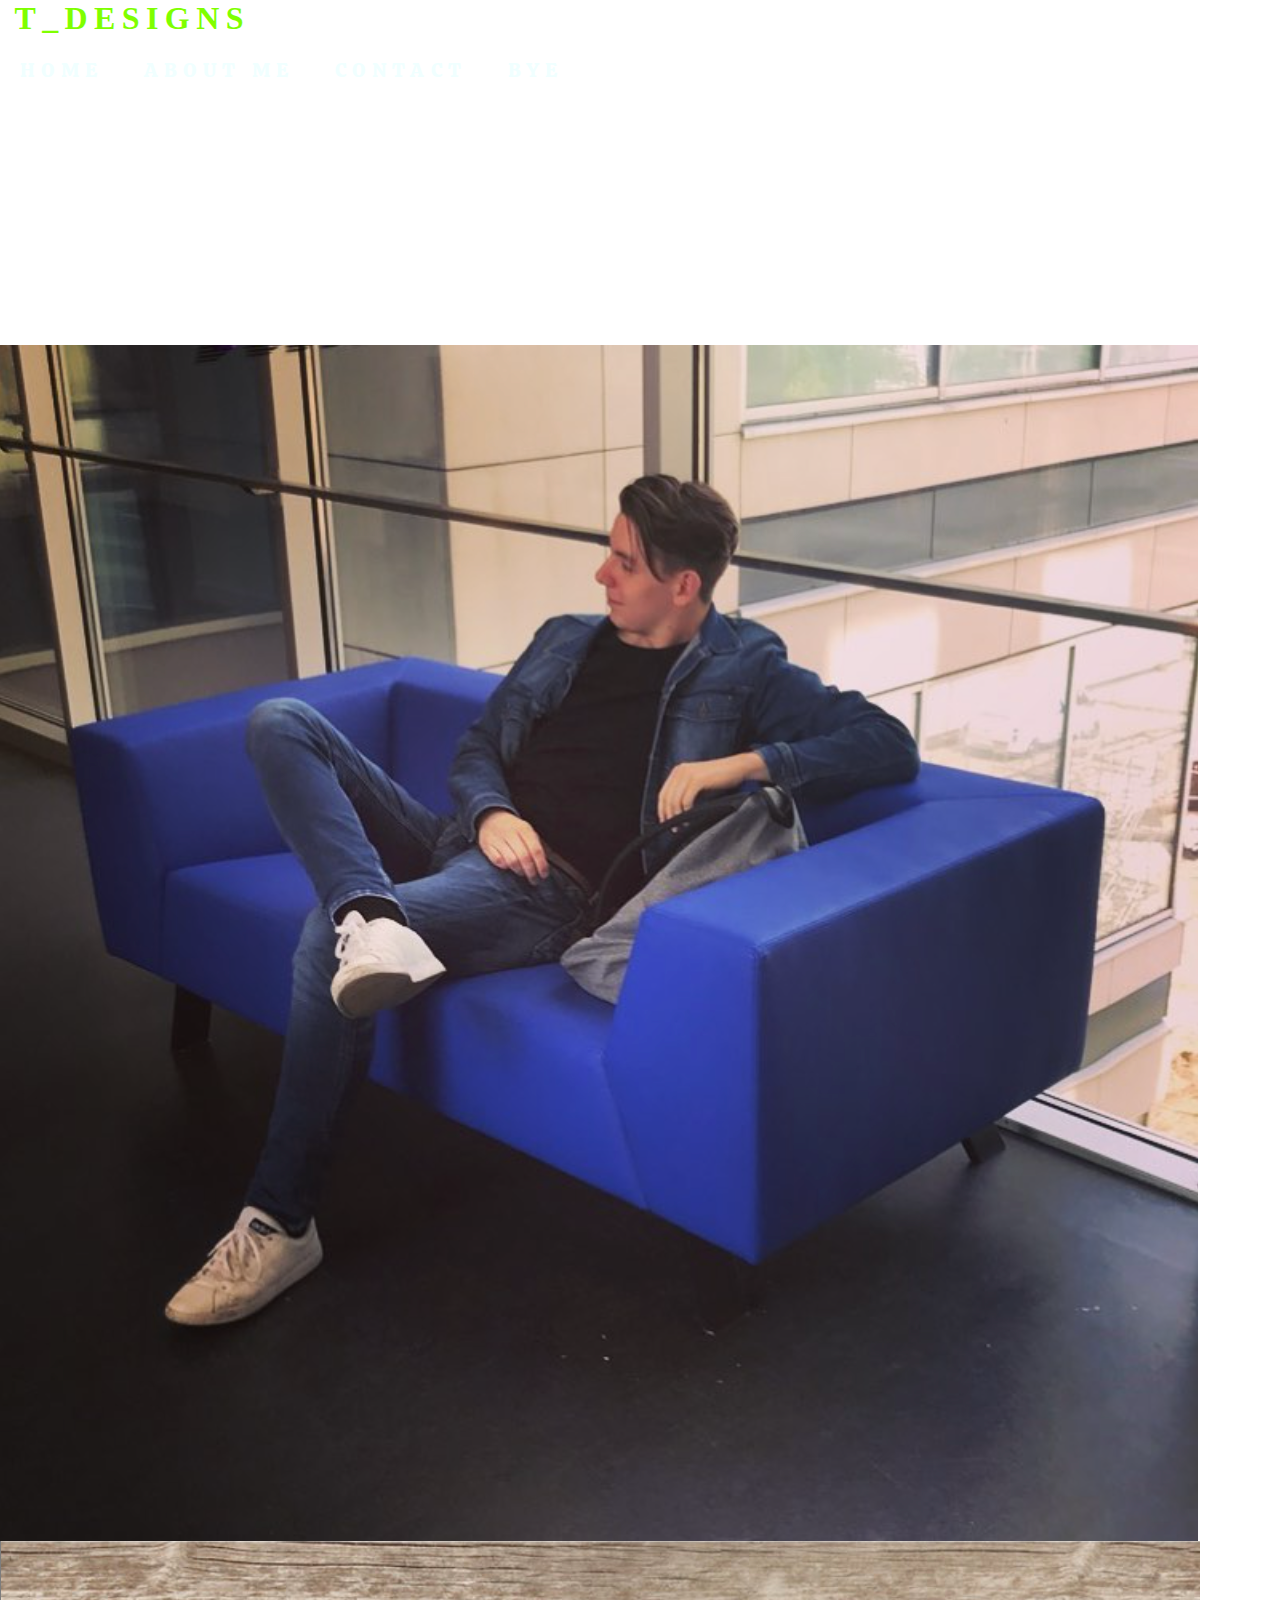
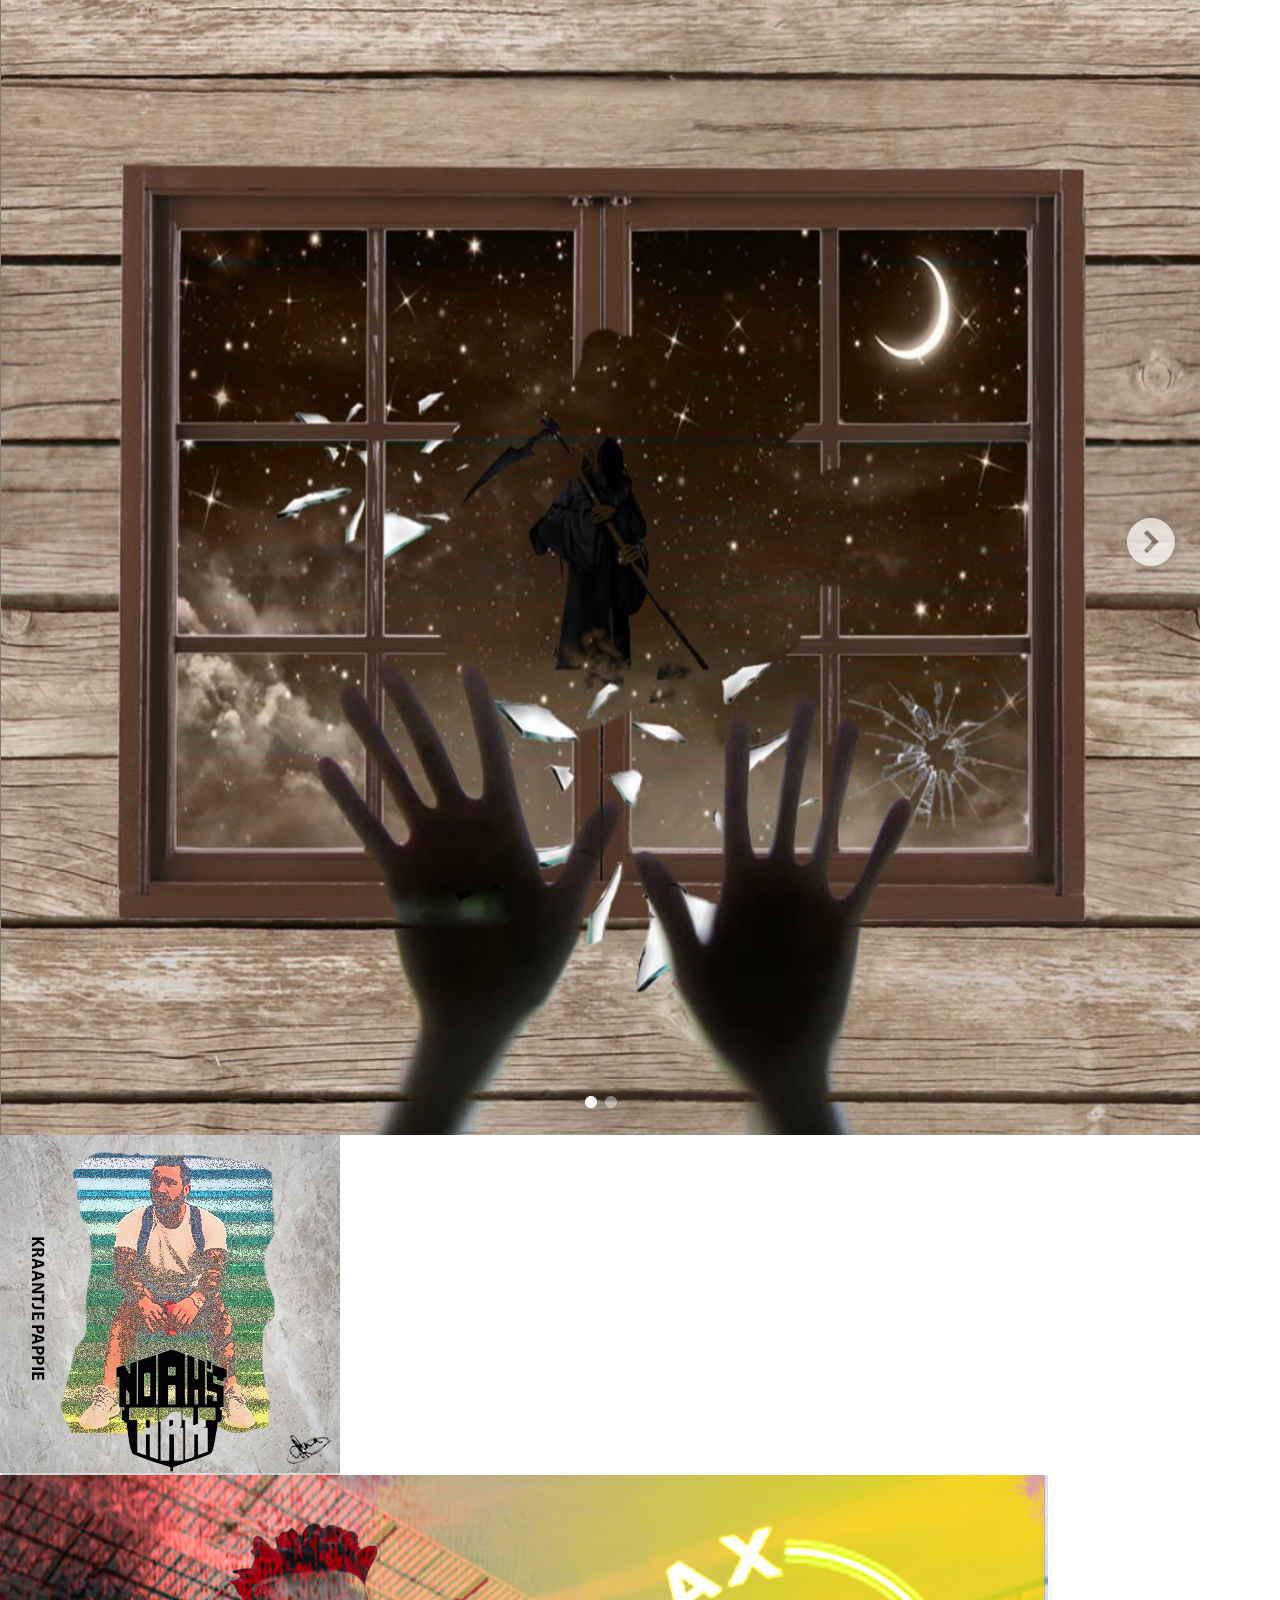
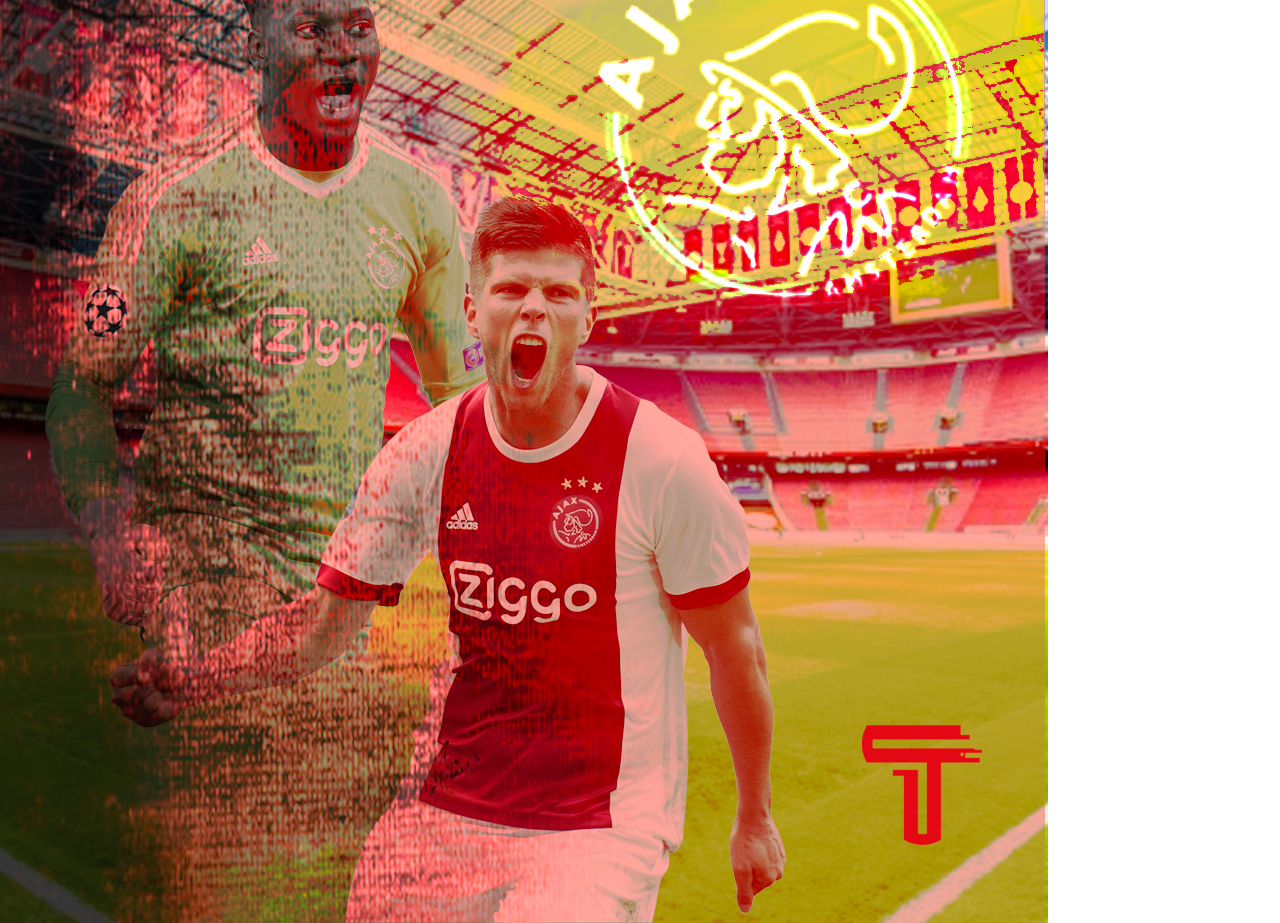
==== index.html @ e27e6ee5 "Add files via upload" ====
<!DOCTYPE html>
<html lang="en">

<head>
    <meta charset="UTF-8">
    <meta name="viewport" content="width=device-width, initial-scale=1">
    <title>TIM</title>
    <link rel="stylesheet" href="style.css">
    <link href="https://fonts.googleapis.com/css?family=Calistoga&display=swap" rel="stylesheet">

</head>

<body>
    <header>
        <div class="flex">
            <nav>
                <h1 class="logo"> <a href="index.html">T_designs</a>

                </h1>
                <ul class="navigatie">

                    <li> <a href="index.html">Home</a></li>
                    <li> <a href="Aboutme.html">About me</a></li>
                    <li> <a href="Contact.html">Contact</a></li>
                    <li> <a href="Bye.html">Bye</a></li>

                </ul>

            </nav>
        </div>
    </header>
    <main>
        <p>
            Op deze site vind je van alles over wie ik ben en wat ik doe. Vragen? ga naar <a class="linkje" href="Contact.html">contact!</a> 
        </p>
            <div class="gallerij">
            <img src="img/Schermafbeelding%202019-11-26%20om%2010.44.11.png" alt="">
            <img src="img/Schermafbeelding%202019-11-27%20om%2012.42.41.png" alt="">
            <img src="img/kraantje%20pappie%20design.jpg" alt="">
            <img src="img/ajax%20psd.jpg" alt="">
        </div>

        
    </main>
</body>

</html>
---- style.css ----
/* navigatie */

* {
    padding: 0;
    margin: 0;
}
.flex {
    display: flex;
    justify-content: space-between;
    align-items: center;

}
h1 a {
    color:chartreuse;
    align-self: left;
}
.logo {
    margin: 0 0 0 .45em;
}

.logo, .navigatie {
    list-style-type: none;
    text-transform: uppercase;
}
.logo a, .navigatie a {
    text-decoration: none;
    letter-spacing: .40rem;
}
.navigatie {
    display: flex;
    
}
.navigatie a {
    display: block;
    padding: 1em;
    color:azure;
    font-size: 20px;
    font-family: 'Calistoga', cursive;
    
}
.navigatie a:hover {
    background-color:chartreuse;
    color: black;
}



@media screen and (max-width:700px) {
    h1 {
        margin: .25em 0;
        align-self: left;
    }

    .navigatie {
        display: flex;
        flex-direction: column;
    }
    .navigatie a {
        text-align: center;
        padding: 1em;
      
    }
}

@media screen and (max-width:1000px) {
    .flex {
        display: flex;
        flex-direction: column;
    }
    h1 {
        display: flex;
        justify-content: center;
              
    }


}
/* overzichtspagina */

body {
    background-image: url(http://pinet.org.uk/assets/images/desktop-background.png);
    background-position: center center;
    background-repeat: no-repeat;
    background-attachment: fixed;
    background-size: cover;
}

p {
    text-align: center;
    font-size: 2rem;
    color:white;
    margin-top: 200px;
    font-family: 'Calistoga', cursive;
    
}
.linkje {
    color: white;
}

/* contact */



.container {
    max-width: 170px;
    margin:auto;
}
form {
    margin-left: auto;
    margin-right: auto;
    margin-top: 100px;
    width: 300px;
    height: 225px;
    background: black;
    padding: 30px;
    border: solid 1px white;
    border-radius: 35px;
   
   
}
h2, h3 {
    display: block;
    color: white;
}
h3 {
    margin-bottom: 10px;
}
fieldset {
    width: 100%;
    padding: 0;
    border: none;
    margin: 0 0 10px;
    
}
.container {
    text-align: center;
    
    
}
.gallerij {
    display: grid;
}
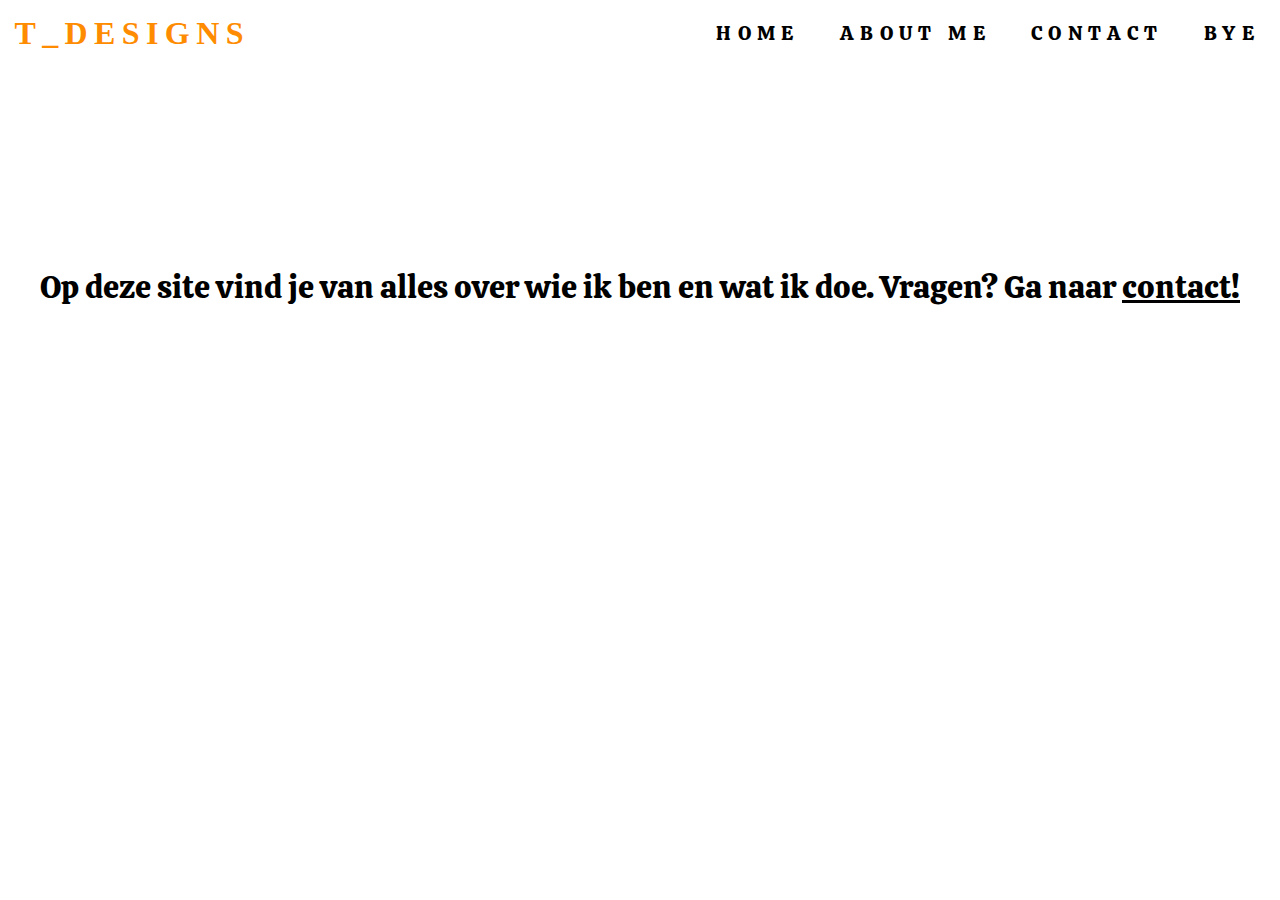
==== commit 1204fff3: "Add files via upload" ====
--- a/index.html
+++ b/index.html
@@ -7,13 +7,14 @@
     <title>TIM</title>
     <link rel="stylesheet" href="style.css">
     <link href="https://fonts.googleapis.com/css?family=Calistoga&display=swap" rel="stylesheet">
+    <script src="script.js"></script>
 
 </head>
 
 <body>
     <header>
-        <div class="flex">
-            <nav>
+        
+            <nav class="flex">
                 <h1 class="logo"> <a href="index.html">T_designs</a>
 
                 </h1>
@@ -27,18 +28,13 @@
                 </ul>
 
             </nav>
-        </div>
+       
     </header>
     <main>
         <p>
-            Op deze site vind je van alles over wie ik ben en wat ik doe. Vragen? ga naar <a class="linkje" href="Contact.html">contact!</a> 
+            Op deze site vind je van alles over wie ik ben en wat ik doe. Vragen? Ga naar <a class="linkje" href="Contact.html">contact!</a> 
         </p>
-            <div class="gallerij">
-            <img src="img/Schermafbeelding%202019-11-26%20om%2010.44.11.png" alt="">
-            <img src="img/Schermafbeelding%202019-11-27%20om%2012.42.41.png" alt="">
-            <img src="img/kraantje%20pappie%20design.jpg" alt="">
-            <img src="img/ajax%20psd.jpg" alt="">
-        </div>
+            
 
         
     </main>
--- a/style.css
+++ b/style.css
@@ -11,7 +11,7 @@
 
 }
 h1 a {
-    color:chartreuse;
+    color:darkorange;
     align-self: left;
 }
 .logo {
@@ -33,13 +33,24 @@
 .navigatie a {
     display: block;
     padding: 1em;
-    color:azure;
+    color:black;
     font-size: 20px;
     font-family: 'Calistoga', cursive;
     
 }
 .navigatie a:hover {
     background-color:chartreuse;
+    color: black;
+}
+p {
+    text-align: center;
+    font-size: 2rem;
+    color:black;
+    margin-top: 200px;
+    font-family: 'Calistoga', cursive;
+    
+}
+.linkje {
     color: black;
 }
 
@@ -77,25 +88,36 @@
 }
 /* overzichtspagina */
 
+
+
+/*
+Achtergrond in de avond
+https://wallpaperaccess.com/full/1267246.png 
+*/
 body {
-    background-image: url(http://pinet.org.uk/assets/images/desktop-background.png);
+    background-image: url(https://i.pinimg.com/originals/cb/99/22/cb99222eab61f59a4ce44dfa9a245720.jpg);
     background-position: center center;
     background-repeat: no-repeat;
     background-attachment: fixed;
     background-size: cover;
 }
-
-p {
-    text-align: center;
-    font-size: 2rem;
-    color:white;
-    margin-top: 200px;
-    font-family: 'Calistoga', cursive;
-    
-}
-.linkje {
-    color: white;
-}
+.day {
+    background-image: url(https://i.pinimg.com/originals/cb/99/22/cb99222eab61f59a4ce44dfa9a245720.jpg);
+    background-position: center center;
+    background-repeat: no-repeat;
+    background-attachment: fixed;
+    background-size: cover;
+}
+.night {
+        background-image: url(https://wallpaperaccess.com/full/1267246.png );
+    background-position: center center;
+    background-repeat: no-repeat;
+    background-attachment: fixed;
+    background-size: cover;
+}
+
+
+
 
 /* contact */
 
@@ -136,7 +158,66 @@
     text-align: center;
     
     
-}
+} 
+
+
+/*https://www.freecodecamp.org/news/how-to-create-an-image-gallery-with-css-grid-e0f0fd666a5c/ */
+
+
 .gallerij {
     display: grid;
-}
+     grid-template-columns: repeat(8, 1fr);
+    grid-template-rows: repeat(8, 5vw);
+    grid-gap: 15px;
+    
+}
+img {
+    width: 100%;
+    height: 100%;
+    object-fit: cover;
+    max-width: 100%;
+}
+.img1 {
+    grid-column-start: 1;
+    grid-column-end: 3;
+    grid-row-start: 1;
+    grid-row-end: 5;
+    
+}
+.img2 {
+    grid-column-start: 3;
+    grid-column-end: 5;
+    grid-row-start: 1;
+    grid-row-end: 5;
+}
+.img3 {
+    grid-column-start: 5;
+    grid-column-end: 9;
+    grid-row-start: 1;
+    grid-row-end: 11;
+}
+.img4 {
+    grid-column-start: 1;
+    grid-column-end: 5;
+    grid-row-start: 5;
+    grid-row-end: 22;
+}
+.img5 {
+    grid-column-start: 5;
+    grid-column-end: 9;
+    grid-row-start: 11;
+    grid-row-end: 48;
+} 
+/*
+@media screen and (max-width: 1000px) {
+    .galerij {
+        grid-template-columns: repeat(6, 1fr);
+        grid-gap: 4px;
+    }
+}
+@media screen and (max-width: 700px) {
+    .galerij {
+        grid-template-columns: repeat(4, 1fr);
+        grid-gap: 2px;
+    }
+}
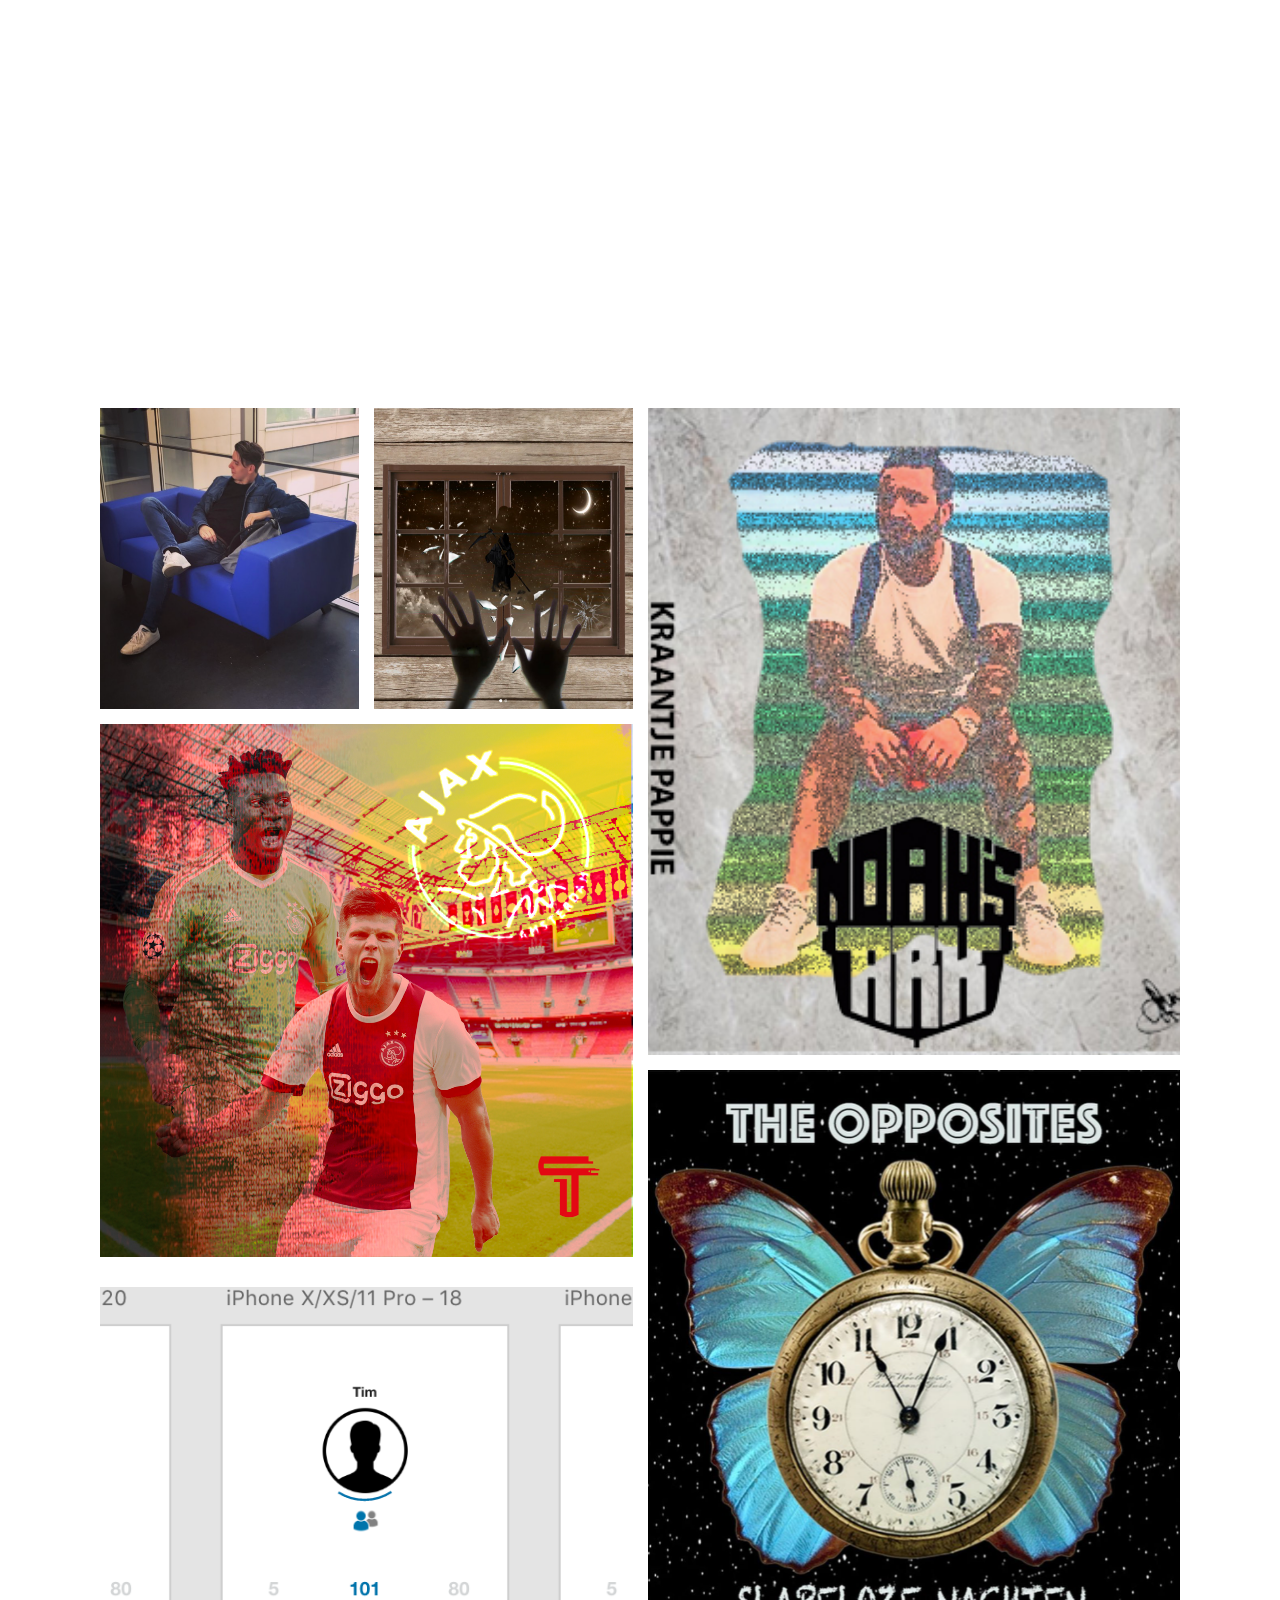
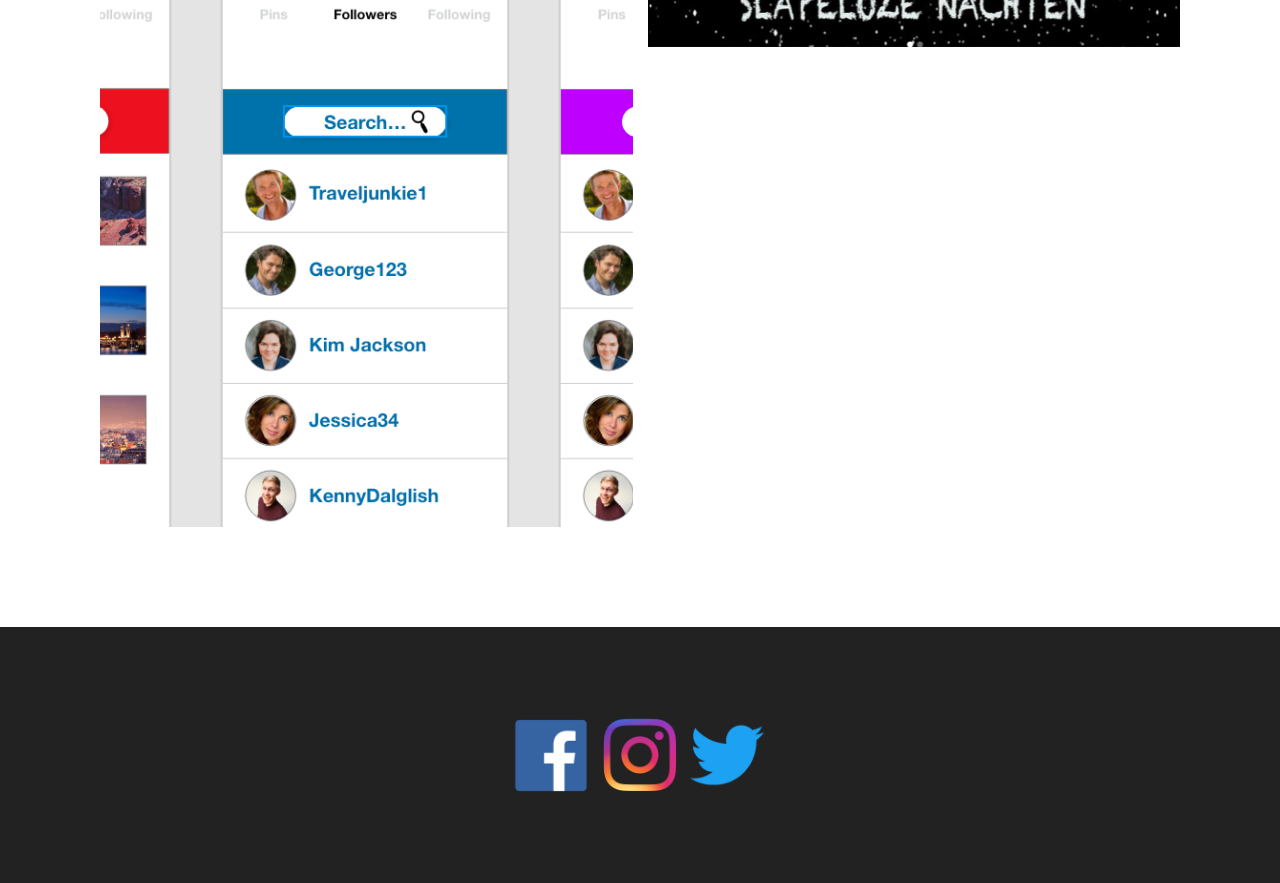
==== commit d86aa4b6: "Add files via upload" ====
--- a/index.html
+++ b/index.html
@@ -7,7 +7,7 @@
     <title>TIM</title>
     <link rel="stylesheet" href="style.css">
     <link href="https://fonts.googleapis.com/css?family=Calistoga&display=swap" rel="stylesheet">
-    <script src="script.js"></script>
+    
 
 </head>
 
@@ -34,10 +34,26 @@
         <p>
             Op deze site vind je van alles over wie ik ben en wat ik doe. Vragen? Ga naar <a class="linkje" href="Contact.html">contact!</a> 
         </p>
-            
+        
+   <!--Bijv een blok waar iets in staat position:relative geven Vervolgens het stukje content dat je daarin wilt verplaatsen position:absolute geven. -->
 
+  <div class="gallerij">
+            <img class="img1" src="img/Schermafbeelding%202019-11-26%20om%2010.44.11.png" alt="">
+            <img class="img2" src="img/Schermafbeelding%202019-11-27%20om%2012.42.41.png" alt="">
+            <img class="img3" src="img/kraantje%20pappie%20design.jpg" alt="">
+            <img class="img4" src="img/ajax%20psd.jpg" alt="">
+            <img class="img5" src="img/Schermafbeelding%202019-12-03%20om%2020.35.11.png" alt="">
+            <img class="img6" src="img/Schermafbeelding%202019-12-18%20om%2009.11.21.png" alt="">
+        </div>
         
     </main>
+    <footer>
+   <img  id="socials" src="img/facebook-twitter-instagram-png-3.png">
+</footer>
+    <script src="script.js"></script>
+    
 </body>
 
+
+
 </html>
--- a/style.css
+++ b/style.css
@@ -11,8 +11,9 @@
 
 }
 h1 a {
-    color:darkorange;
+    color:white;
     align-self: left;
+    font-size: 35px;
 }
 .logo {
     margin: 0 0 0 .45em;
@@ -33,25 +34,25 @@
 .navigatie a {
     display: block;
     padding: 1em;
-    color:black;
+    color:white;
     font-size: 20px;
     font-family: 'Calistoga', cursive;
     
 }
 .navigatie a:hover {
-    background-color:chartreuse;
+    background-color:orange;
     color: black;
 }
 p {
     text-align: center;
     font-size: 2rem;
-    color:black;
+    color:white;
     margin-top: 200px;
     font-family: 'Calistoga', cursive;
     
 }
 .linkje {
-    color: black;
+    color: white;
 }
 
 
@@ -95,25 +96,27 @@
 https://wallpaperaccess.com/full/1267246.png 
 */
 body {
-    background-image: url(https://i.pinimg.com/originals/cb/99/22/cb99222eab61f59a4ce44dfa9a245720.jpg);
+    background-image: url(https://images.unsplash.com/photo-1530982011887-3cc11cc85693?ixlib=rb-1.2.1&w=1000&q=80);
     background-position: center center;
     background-repeat: no-repeat;
     background-attachment: fixed;
     background-size: cover;
 }
 .day {
-    background-image: url(https://i.pinimg.com/originals/cb/99/22/cb99222eab61f59a4ce44dfa9a245720.jpg);
+    background-image: url(https://images.unsplash.com/photo-1530982011887-3cc11cc85693?ixlib=rb-1.2.1&w=1000&q=80);
     background-position: center center;
     background-repeat: no-repeat;
     background-attachment: fixed;
     background-size: cover;
 }
+
 .night {
-        background-image: url(https://wallpaperaccess.com/full/1267246.png );
+        background-image: url(https://skitguys.com/imager/stillimages/667432/Starry-Night-Nativity-10-Still_LSM_aadcc2b1f9fa535f36249a03e9ea56d2.jpg);
     background-position: center center;
     background-repeat: no-repeat;
     background-attachment: fixed;
     background-size: cover;
+
 }
 
 
@@ -160,6 +163,67 @@
     
 } 
 
+#flexen {
+    width: 80%;
+    margin: auto;
+    margin-bottom: 200px;
+    margin-top: 200px;
+    height: auto;
+    
+    
+    display: flex;
+    flex-direction: row;
+    justify-content: space-around;
+    flex-wrap: wrap;
+    
+}
+.box {
+     font-family: 'Calistoga';
+    width: 20%;
+    height: 300px;
+    background-color: orange;
+    margin: 20px;
+    box-sizing: border-box;
+    font-size: 30px;
+    box-shadow: 5px 10px;
+    border-radius: 15px;
+    text-align: center;
+    padding: 15px;
+
+  
+}
+
+@media screen and (max-width:1000px) {
+    .box {
+        width: 40%;
+    }
+}
+@media screen and (max-width:700px) {
+    .box {
+        width: 90%;
+    }
+}
+
+#AHkleur:hover {
+    background-color: dodgerblue;
+    transition: background-color 2s ease-out;
+}
+#sport:hover {
+    background-color: whitesmoke;
+    transition: background-color 2s ease-out;
+}
+#cmd:hover {
+    background-color: yellow;
+    transition: background-color 2s ease-out;
+}
+#daan:hover {
+    background-color: red;
+    transition: background-color 2s ease-out;
+}
+
+
+
+
 
 /*https://www.freecodecamp.org/news/how-to-create-an-image-gallery-with-css-grid-e0f0fd666a5c/ */
 
@@ -169,6 +233,7 @@
      grid-template-columns: repeat(8, 1fr);
     grid-template-rows: repeat(8, 5vw);
     grid-gap: 15px;
+    margin: 100px;
     
 }
 img {
@@ -208,6 +273,12 @@
     grid-row-start: 11;
     grid-row-end: 48;
 } 
+.img6 {
+       grid-column-start: 1;
+    grid-column-end:5;
+    grid-row-start: 23;
+    grid-row-end: 80;
+}
 /*
 @media screen and (max-width: 1000px) {
     .galerij {
@@ -221,3 +292,16 @@
         grid-gap: 2px;
     }
 }
+
+*/
+footer {
+    width: 100%;
+    background-color: #222;
+    padding: 60px 0px;
+}
+#socials {
+    width: 20%;
+    height: 20%;
+    display: block;
+    margin: auto;
+}
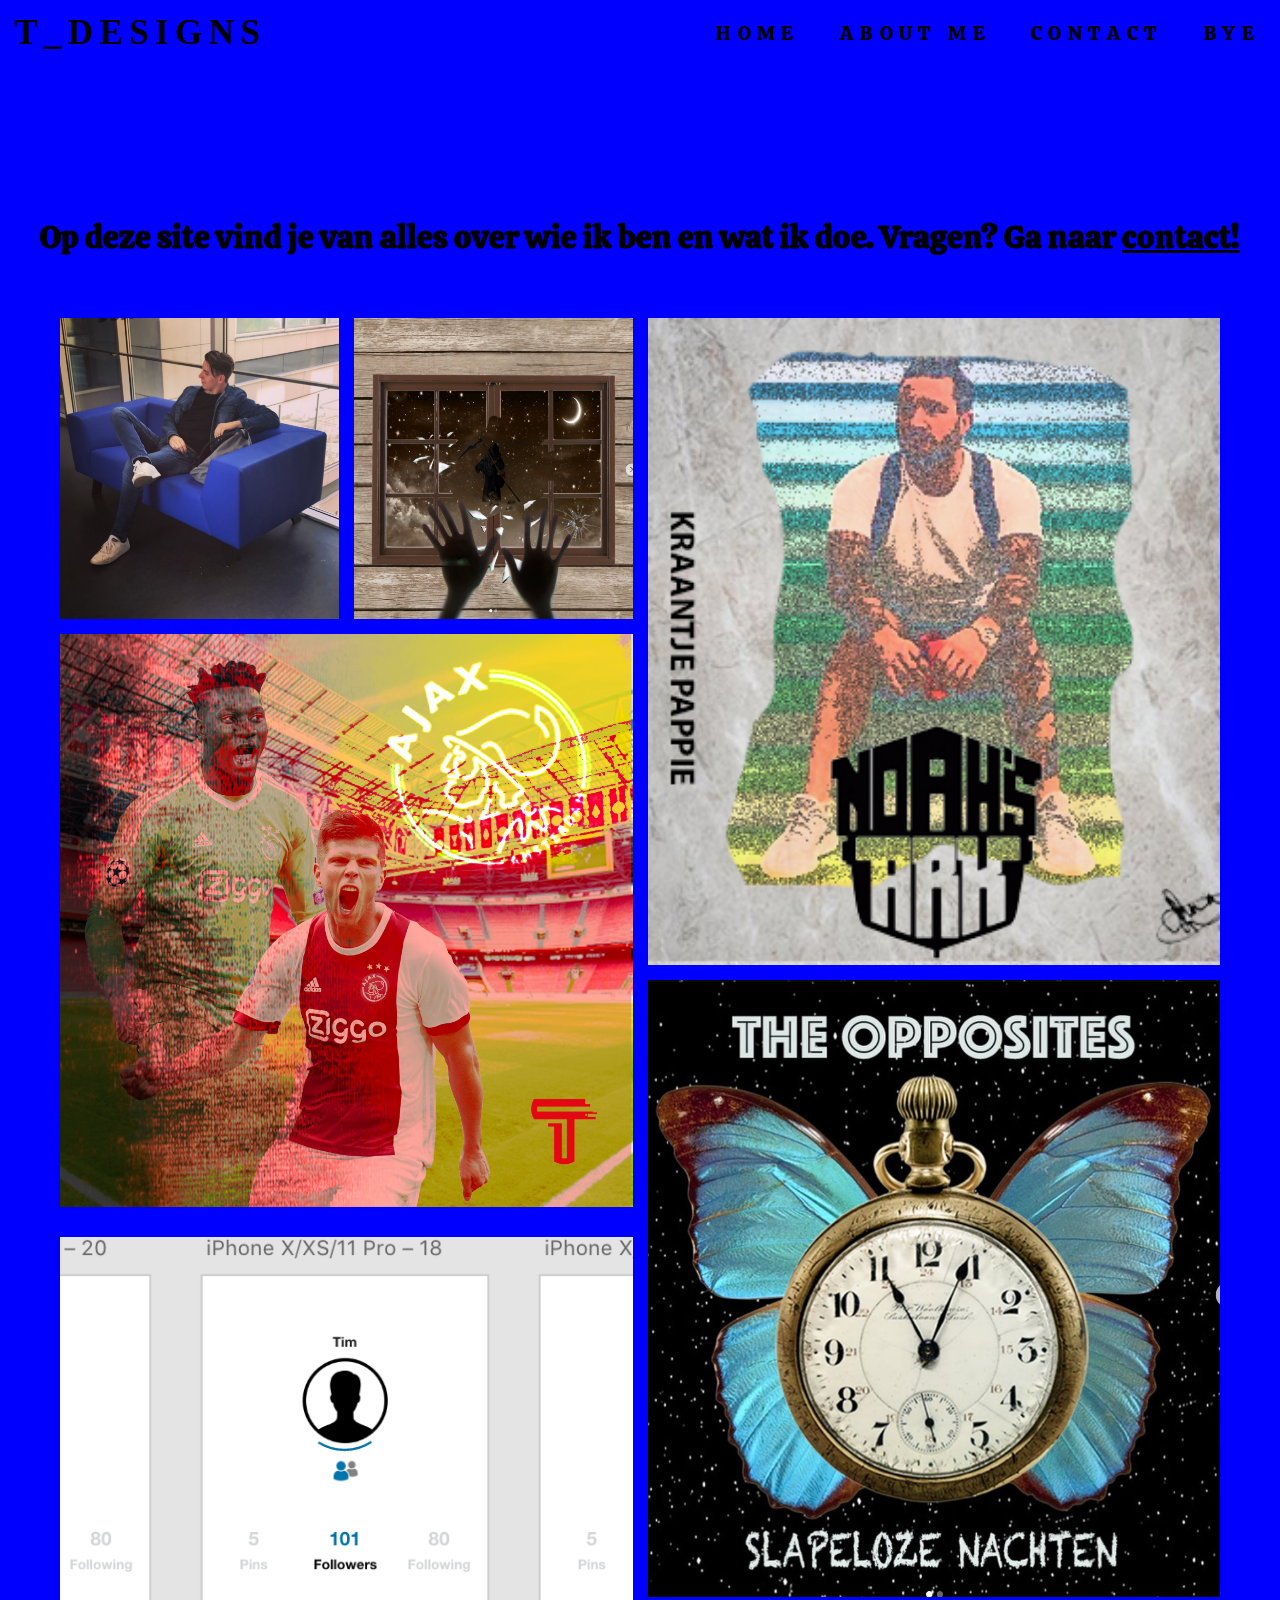
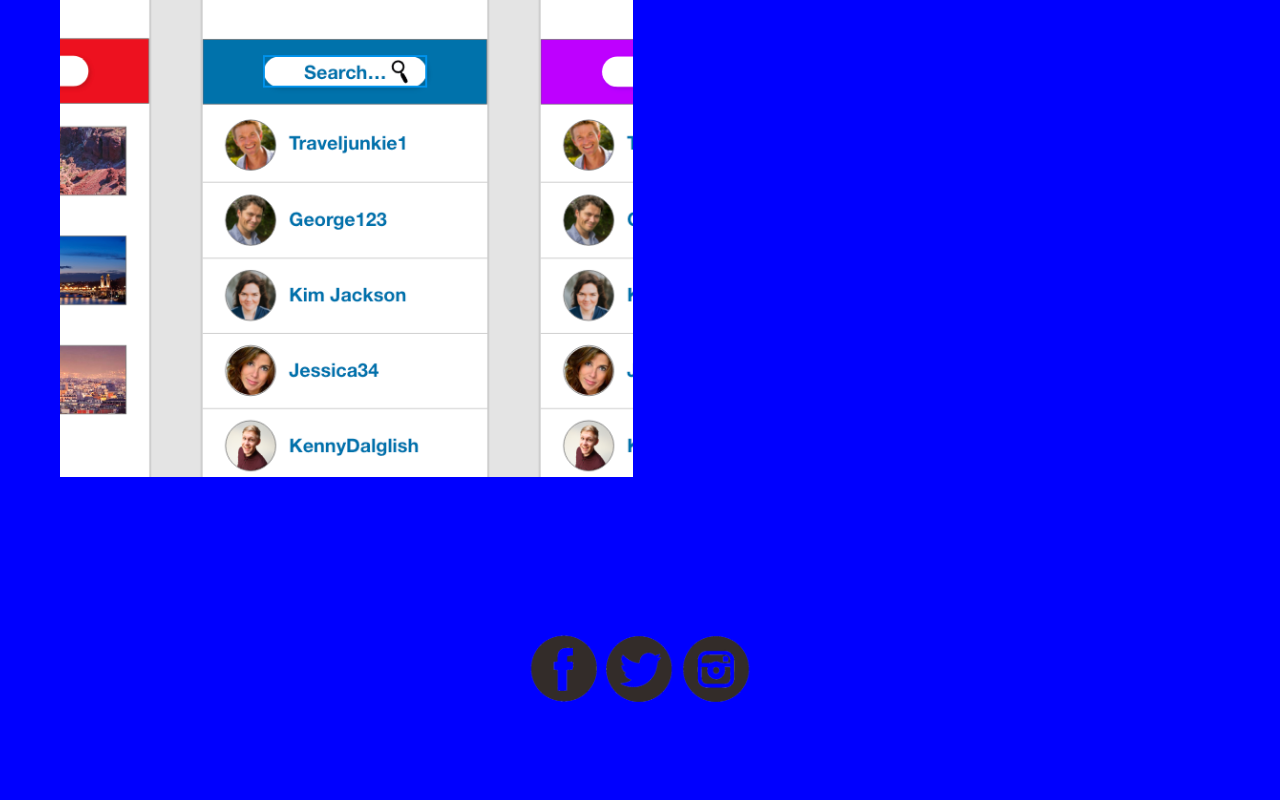
==== commit 37f8b540: "Add files via upload" ====
--- a/index.html
+++ b/index.html
@@ -7,51 +7,54 @@
     <title>TIM</title>
     <link rel="stylesheet" href="style.css">
     <link href="https://fonts.googleapis.com/css?family=Calistoga&display=swap" rel="stylesheet">
-    
+
 
 </head>
 
 <body>
     <header>
-        
-            <nav class="flex">
-                <h1 class="logo"> <a href="index.html">T_designs</a>
 
-                </h1>
-                <ul class="navigatie">
+        <nav id="flex">
+            <h1 class="logo"> <a href="index.html">T_designs</a>
 
-                    <li> <a href="index.html">Home</a></li>
-                    <li> <a href="Aboutme.html">About me</a></li>
-                    <li> <a href="Contact.html">Contact</a></li>
-                    <li> <a href="Bye.html">Bye</a></li>
+            </h1>
+            <ul class="navigatie">
 
-                </ul>
+                <li> <a href="index.html">Home</a></li>
+                <li> <a href="Aboutme.html">About me</a></li>
+                <li> <a href="Contact.html">Contact</a></li>
+                <li> <a href="Bye.html">Bye</a></li>
 
-            </nav>
-       
+            </ul>
+
+        </nav>
+
     </header>
     <main>
-        <p>
-            Op deze site vind je van alles over wie ik ben en wat ik doe. Vragen? Ga naar <a class="linkje" href="Contact.html">contact!</a> 
-        </p>
-        
-   <!--Bijv een blok waar iets in staat position:relative geven Vervolgens het stukje content dat je daarin wilt verplaatsen position:absolute geven. -->
+        <section>
+            <h2>
+                Op deze site vind je van alles over wie ik ben en wat ik doe. Vragen? Ga naar <a id="linkje" href="Contact.html">contact!</a>
+            </h2>
+        </section>
 
-  <div class="gallerij">
-            <img class="img1" src="img/Schermafbeelding%202019-11-26%20om%2010.44.11.png" alt="">
-            <img class="img2" src="img/Schermafbeelding%202019-11-27%20om%2012.42.41.png" alt="">
-            <img class="img3" src="img/kraantje%20pappie%20design.jpg" alt="">
-            <img class="img4" src="img/ajax%20psd.jpg" alt="">
-            <img class="img5" src="img/Schermafbeelding%202019-12-03%20om%2020.35.11.png" alt="">
-            <img class="img6" src="img/Schermafbeelding%202019-12-18%20om%2009.11.21.png" alt="">
-        </div>
-        
+
+        <article class="gallerij">
+            <img src="img/Schermafbeelding%202019-11-26%20om%2010.44.11.png" alt="bank">
+            <img src="img/Schermafbeelding%202019-11-27%20om%2012.42.41.png" alt="raam">
+            <img src="img/kraantje%20pappie%20design.jpg" alt="Kraantjepappie">
+            <img src="img/ajax%20psd.jpg" alt="Ajax">
+            <img src="img/Schermafbeelding%202019-12-03%20om%2020.35.11.png" alt="Opposites">
+            <img src="img/Schermafbeelding%202019-12-18%20om%2009.11.21.png" alt="App">
+        </article>
+
     </main>
+
     <footer>
-   <img  id="socials" src="img/facebook-twitter-instagram-png-3.png">
-</footer>
+        <img id="socials" src="img/74167-on-networking-like-service-icons-media-us.png" alt="social media">
+    </footer>
+
     <script src="script.js"></script>
-    
+
 </body>
 
 
--- a/style.css
+++ b/style.css
@@ -4,193 +4,279 @@
     padding: 0;
     margin: 0;
 }
-.flex {
+
+#flex {
     display: flex;
     justify-content: space-between;
     align-items: center;
 
 }
+
 h1 a {
-    color:white;
+    color: black;
     align-self: left;
     font-size: 35px;
 }
+
 .logo {
     margin: 0 0 0 .45em;
 }
 
-.logo, .navigatie {
+.logo,
+.navigatie {
     list-style-type: none;
     text-transform: uppercase;
 }
-.logo a, .navigatie a {
+
+.logo a,
+.navigatie a {
     text-decoration: none;
     letter-spacing: .40rem;
 }
+
 .navigatie {
     display: flex;
-    
-}
+
+}
+
 .navigatie a {
     display: block;
     padding: 1em;
-    color:white;
+    color: black;
     font-size: 20px;
     font-family: 'Calistoga', cursive;
-    
-}
+
+}
+
 .navigatie a:hover {
-    background-color:orange;
-    color: black;
-}
-p {
+    background-color: orange;
+}
+
+.navigatie a:focus {
+    background-color: orange;
+
+}
+
+h2 {
     text-align: center;
     font-size: 2rem;
-    color:white;
-    margin-top: 200px;
+    color: black;
+    margin-top: 150px;
+    margin-left: 10px;
+    margin-right: 10px;
     font-family: 'Calistoga', cursive;
-    
-}
-.linkje {
-    color: white;
+
+}
+
+#linkje {
+    color: black;
 }
 
 
 
 @media screen and (max-width:700px) {
-    h1 {
-        margin: .25em 0;
-        align-self: left;
-    }
 
     .navigatie {
         display: flex;
         flex-direction: column;
     }
+
     .navigatie a {
         text-align: center;
         padding: 1em;
-      
+
     }
 }
 
 @media screen and (max-width:1000px) {
-    .flex {
+    #flex {
         display: flex;
         flex-direction: column;
     }
-    h1 {
-        display: flex;
-        justify-content: center;
-              
-    }
-
-
-}
+
+}
+
 /* overzichtspagina */
 
 
 
 /*
 Achtergrond in de avond
-https://wallpaperaccess.com/full/1267246.png 
+https://www.dhresource.com/0x0/f2/albu/g7/M01/DA/F0/rBVaSltFrA2AZGS4AASyR_WHYKo704.jpg
+
+Achtergrond overdag
+https://image.freepik.com/vektoren-kostenlos/eleganter-weisser-hintergrund-mit-glaenzenden-linien_1017-17580.jpg
 */
 body {
-    background-image: url(https://images.unsplash.com/photo-1530982011887-3cc11cc85693?ixlib=rb-1.2.1&w=1000&q=80);
+    background-image: url(https: //image.freepik.com/vektoren-kostenlos/eleganter-weisser-hintergrund-mit-glaenzenden-linien_1017-17580.jpg);
+        background-color: red;
+    background-blend-mode: screen;
     background-position: center center;
     background-repeat: no-repeat;
     background-attachment: fixed;
     background-size: cover;
 }
+
 .day {
-    background-image: url(https://images.unsplash.com/photo-1530982011887-3cc11cc85693?ixlib=rb-1.2.1&w=1000&q=80);
+    background-image: url(https: //image.freepik.com/vektoren-kostenlos/eleganter-weisser-hintergrund-mit-glaenzenden-linien_1017-17580.jpg);
+}
+
+.night {
+    background-image: url(https: //www.dhresource.com/0x0/f2/albu/g7/M01/DA/F0/rBVaSltFrA2AZGS4AASyR_WHYKo704.jpg);
+        background-color: blue;
+    background-blend-mode: hard-light;
     background-position: center center;
     background-repeat: no-repeat;
     background-attachment: fixed;
     background-size: cover;
-}
-
-.night {
-        background-image: url(https://skitguys.com/imager/stillimages/667432/Starry-Night-Nativity-10-Still_LSM_aadcc2b1f9fa535f36249a03e9ea56d2.jpg);
-    background-position: center center;
-    background-repeat: no-repeat;
-    background-attachment: fixed;
-    background-size: cover;
-
-}
-
-
-
-
-/* contact */
-
-
-
-.container {
-    max-width: 170px;
-    margin:auto;
-}
-form {
-    margin-left: auto;
-    margin-right: auto;
-    margin-top: 100px;
-    width: 300px;
-    height: 225px;
-    background: black;
-    padding: 30px;
-    border: solid 1px white;
-    border-radius: 35px;
-   
-   
-}
-h2, h3 {
-    display: block;
-    color: white;
-}
-h3 {
-    margin-bottom: 10px;
-}
-fieldset {
+
+}
+
+
+/*https://www.freecodecamp.org/news/how-to-create-an-image-gallery-with-css-grid-e0f0fd666a5c/ */
+/*foto gallerij*/
+
+.gallerij {
+    display: grid;
+    grid-template-columns: repeat(8, 1fr);
+    grid-template-rows: repeat(8, 5vw);
+    grid-gap: 15px;
+    margin: 60px;
+
+
+}
+
+img {
     width: 100%;
-    padding: 0;
-    border: none;
-    margin: 0 0 10px;
-    
-}
-.container {
-    text-align: center;
-    
-    
-} 
-
-#flexen {
+    height: 100%;
+    object-fit: cover;
+    max-width: 100%;
+
+}
+
+img:nth-child(1) {
+    grid-column-start: 1;
+    grid-column-end: 3;
+    grid-row-start: 1;
+    grid-row-end: 5;
+
+}
+
+img:nth-child(2) {
+    grid-column-start: 3;
+    grid-column-end: 5;
+    grid-row-start: 1;
+    grid-row-end: 5;
+}
+
+img:nth-child(3) {
+    grid-column-start: 5;
+    grid-column-end: 9;
+    grid-row-start: 1;
+    grid-row-end: 11;
+}
+
+img:nth-child(4) {
+    grid-column-start: 1;
+    grid-column-end: 5;
+    grid-row-start: 5;
+    grid-row-end: 22;
+}
+
+img:nth-child(5) {
+    grid-column-start: 5;
+    grid-column-end: 9;
+    grid-row-start: 11;
+    grid-row-end: 48;
+}
+
+img:nth-child(6) {
+    grid-column-start: 1;
+    grid-column-end: 5;
+    grid-row-start: 23;
+    grid-row-end: 80;
+}
+
+@media screen and (max-width:700px) {
+
+    img:nth-child(1) {
+        grid-column-start: 3;
+        grid-column-end: 7;
+        grid-row-start: 1;
+        grid-row-end: 7;
+
+    }
+
+    img:nth-child(2) {
+        grid-column-start: 3;
+        grid-column-end: 7;
+        grid-row-start: 7;
+        grid-row-end: 20;
+    }
+
+    img:nth-child(3) {
+        grid-column-start: 3;
+        grid-column-end: 7;
+        grid-row-start: 20;
+        grid-row-end: 40;
+    }
+
+    img:nth-child(4) {
+        grid-column-start: 1;
+        grid-column-end: 9;
+        grid-row-start: 40;
+        grid-row-end: 75;
+    }
+
+    img:nth-child(5) {
+        grid-column-start: 2;
+        grid-column-end: 8;
+        grid-row-start: 75;
+        grid-row-end: 100;
+    }
+
+    img:nth-child(6) {
+        grid-column-start: 2;
+        grid-column-end: 8;
+        grid-row-start: 100;
+        grid-row-end: 130;
+    }
+}
+
+
+/*over mij blokken*/
+
+#blokken {
     width: 80%;
     margin: auto;
     margin-bottom: 200px;
     margin-top: 200px;
     height: auto;
-    
-    
+
+
     display: flex;
     flex-direction: row;
     justify-content: space-around;
     flex-wrap: wrap;
-    
-}
+
+}
+
 .box {
-     font-family: 'Calistoga';
+
+    font-family: 'Calistoga';
     width: 20%;
     height: 300px;
-    background-color: orange;
+    background-color: black;
+    color: white;
     margin: 20px;
     box-sizing: border-box;
-    font-size: 30px;
-    box-shadow: 5px 10px;
+    font-size: 25px;
+    box-shadow: 5px 10px blue;
     border-radius: 15px;
     text-align: center;
     padding: 15px;
 
-  
+
 }
 
 @media screen and (max-width:1000px) {
@@ -198,6 +284,7 @@
         width: 40%;
     }
 }
+
 @media screen and (max-width:700px) {
     .box {
         width: 90%;
@@ -208,100 +295,150 @@
     background-color: dodgerblue;
     transition: background-color 2s ease-out;
 }
+
+#AHkleur:focus {
+    background-color: dodgerblue;
+    transition: background-color 2s ease-out;
+}
+
 #sport:hover {
-    background-color: whitesmoke;
-    transition: background-color 2s ease-out;
-}
+    background-color: darkorange;
+    transition: background-color 2s ease-out;
+}
+
+#sport:focus {
+    background-color: darkorange;
+    transition: background-color 2s ease-out;
+}
+
 #cmd:hover {
-    background-color: yellow;
-    transition: background-color 2s ease-out;
-}
+    background-color: orchid;
+    transition: background-color 2s ease-out;
+}
+
+#cmd:focus {
+    background-color: orchid;
+    transition: background-color 2s ease-out;
+}
+
 #daan:hover {
     background-color: red;
     transition: background-color 2s ease-out;
 }
 
-
-
-
-
-/*https://www.freecodecamp.org/news/how-to-create-an-image-gallery-with-css-grid-e0f0fd666a5c/ */
-
-
-.gallerij {
-    display: grid;
-     grid-template-columns: repeat(8, 1fr);
-    grid-template-rows: repeat(8, 5vw);
-    grid-gap: 15px;
-    margin: 100px;
-    
-}
-img {
-    width: 100%;
+#daan:focus {
+    background-color: red;
+    transition: background-color 2s ease-out;
+}
+
+/* contact formulier */
+
+
+
+
+
+form {
+    margin-left: auto;
+    margin-right: auto;
+    margin-top: 150px;
+    margin-bottom: 250px;
+    width: 408px;
+    height: 490px;
+    background: black;
+    padding: 15px;
+    border: solid 3px white;
+    border-radius: 35px;
+    max-width: 408px;
+
+}
+
+
+
+
+fieldset {
+    padding: 4px;
+    background-color: dodgerblue;
+    border: solid 2px white;
+    border-radius: 15px;
+    box-shadow: inset -2px -2px 5px blue;
+    margin: 0 0 25px;
+
+}
+
+legend {
+    text-align: center;
+    color: white;
+    font-family: 'Calistoga';
+    font-size: 25px;
+}
+
+label {
+    color: black;
+    display: block;
+    text-align: center;
+    margin-bottom: 10px;
+    margin-top: 10px;
+    font-family: 'Calistoga';
+
+
+}
+
+input, textarea {
+    width: 85%;
     height: 100%;
-    object-fit: cover;
-    max-width: 100%;
-}
-.img1 {
-    grid-column-start: 1;
-    grid-column-end: 3;
-    grid-row-start: 1;
-    grid-row-end: 5;
-    
-}
-.img2 {
-    grid-column-start: 3;
-    grid-column-end: 5;
-    grid-row-start: 1;
-    grid-row-end: 5;
-}
-.img3 {
-    grid-column-start: 5;
-    grid-column-end: 9;
-    grid-row-start: 1;
-    grid-row-end: 11;
-}
-.img4 {
-    grid-column-start: 1;
-    grid-column-end: 5;
-    grid-row-start: 5;
-    grid-row-end: 22;
-}
-.img5 {
-    grid-column-start: 5;
-    grid-column-end: 9;
-    grid-row-start: 11;
-    grid-row-end: 48;
-} 
-.img6 {
-       grid-column-start: 1;
-    grid-column-end:5;
-    grid-row-start: 23;
-    grid-row-end: 80;
-}
-/*
-@media screen and (max-width: 1000px) {
-    .galerij {
-        grid-template-columns: repeat(6, 1fr);
-        grid-gap: 4px;
-    }
-}
-@media screen and (max-width: 700px) {
-    .galerij {
-        grid-template-columns: repeat(4, 1fr);
-        grid-gap: 2px;
-    }
-}
-
-*/
+    display: block;
+    margin: auto;
+
+}
+
+textarea {
+    min-width: 335px;
+    max-width: 335px;
+    min-height: 50px;
+    max-height: 227px;
+}
+
+input:focus {
+    background-color: orange;
+
+}
+
+textarea:focus {
+    background-color: orange;
+}
+
+
+
+#knop {
+    width: 35%;
+    background: none;
+    border: none;
+    font-family: 'Calistoga';
+    color: black;
+}
+
+#send {
+    width: 35%;
+    display: block;
+    margin: auto;
+    text-align: center;
+    margin-top: 15px;
+
+}
+
+
+
+/* footer */
+
 footer {
     width: 100%;
-    background-color: #222;
     padding: 60px 0px;
-}
+    background-color: transparent;
+}
+
 #socials {
-    width: 20%;
-    height: 20%;
+    width: 18%;
+    height: 18%;
     display: block;
     margin: auto;
 }
